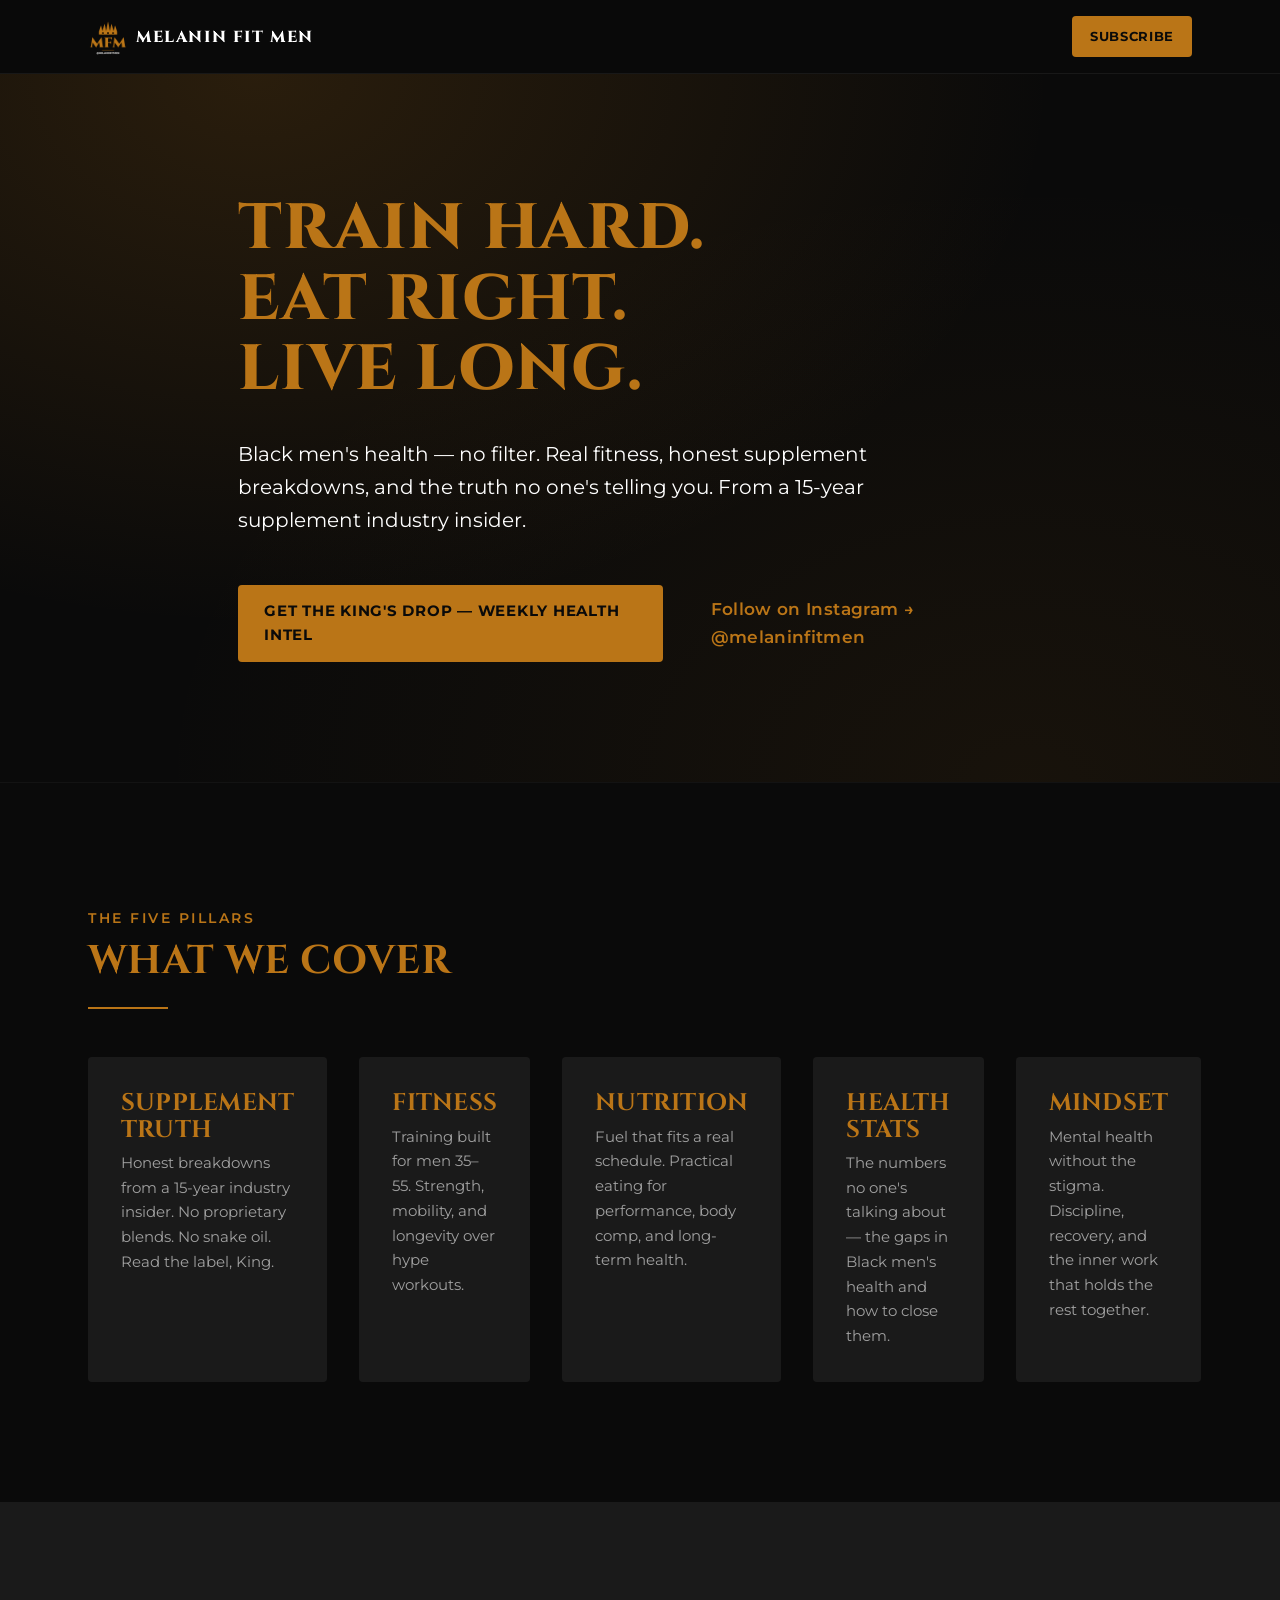
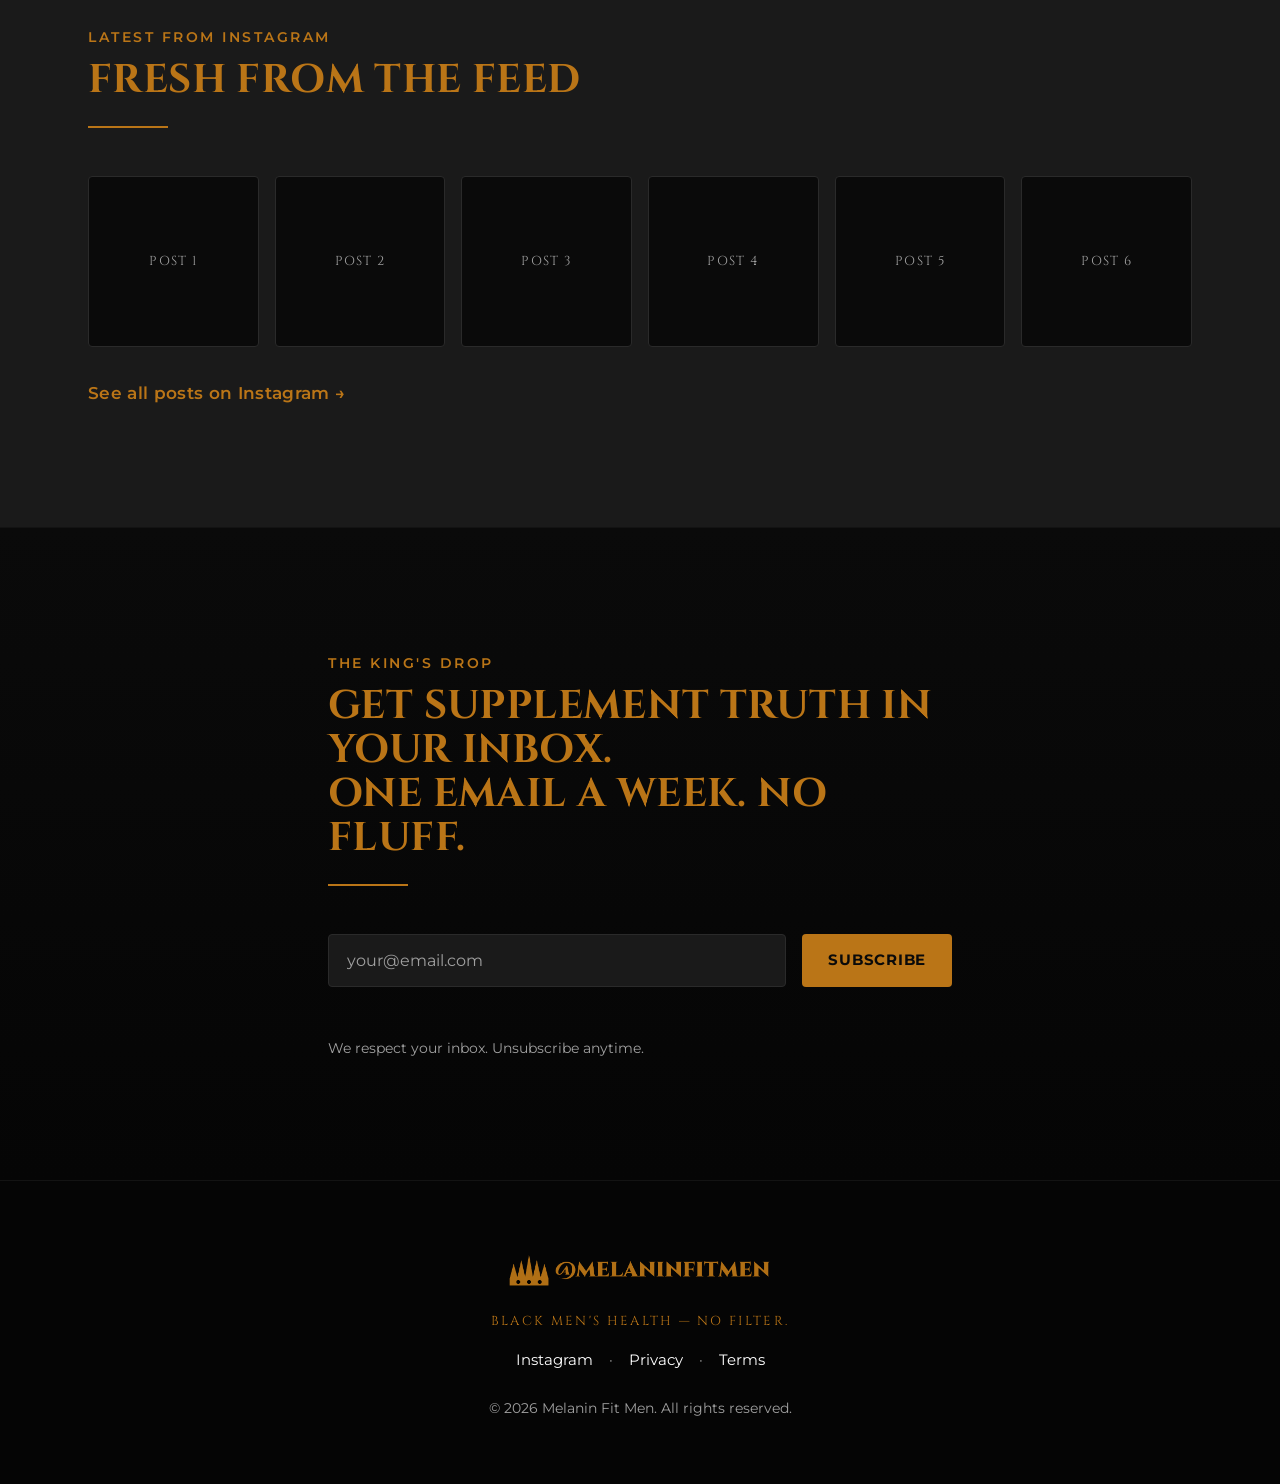
==== public/index.html @ c2fb4fa9 "Restructure for Cloudflare Workers + Static Assets" ====
<!doctype html>
<html lang="en">
<head>
  <meta charset="utf-8" />
  <meta name="viewport" content="width=device-width, initial-scale=1" />
  <title>Melanin Fit Men | Black Men's Health, Fitness & Supplements</title>
  <meta name="description" content="Black men's health — no filter. Real fitness, honest supplement breakdowns, and the truth no one's telling you. From a 15-year supplement industry insider." />
  <meta name="theme-color" content="#0A0A0A" />
  <link rel="canonical" href="https://melaninfitmen.com/" />

  <link rel="icon" type="image/png" sizes="32x32" href="/assets/img/favicon-32.png" />
  <link rel="apple-touch-icon" sizes="180x180" href="/assets/img/favicon-180.png" />

  <meta property="og:type" content="website" />
  <meta property="og:url" content="https://melaninfitmen.com/" />
  <meta property="og:title" content="Melanin Fit Men | Black Men's Health, Fitness & Supplements" />
  <meta property="og:description" content="Black men's health — no filter. Real fitness, honest supplement breakdowns, and the truth no one's telling you." />
  <meta property="og:image" content="https://melaninfitmen.com/assets/img/og-image.png" />
  <meta name="twitter:card" content="summary_large_image" />

  <link rel="preconnect" href="https://fonts.googleapis.com" />
  <link rel="preconnect" href="https://fonts.gstatic.com" crossorigin />
  <link rel="stylesheet" href="https://fonts.googleapis.com/css2?family=Cinzel:wght@700;800;900&family=Montserrat:wght@400;500;600;700&display=swap" />

  <link rel="stylesheet" href="/assets/css/styles.css" />

  <script type="application/ld+json">
  {
    "@context": "https://schema.org",
    "@type": "Organization",
    "name": "Melanin Fit Men",
    "alternateName": "@melaninfitmen",
    "url": "https://melaninfitmen.com",
    "logo": "https://melaninfitmen.com/assets/img/watermarks/04_mfm-monogram.png",
    "sameAs": ["https://instagram.com/melaninfitmen"]
  }
  </script>

  <!--
    Cloudflare Web Analytics — paste your token after the property is created
    in the Cloudflare dashboard. Until then, leave this commented.
  -->
  <!-- <script defer src="https://static.cloudflareinsights.com/beacon.min.js" data-cf-beacon='{"token": "YOUR_TOKEN_HERE"}'></script> -->
</head>
<body>
  <a class="skip-link" href="#main">Skip to content</a>

  <header class="site-header">
    <div class="container header-inner">
      <a class="brand" href="/" aria-label="Melanin Fit Men home">
        <img src="/assets/img/watermarks/04_mfm-monogram.png" alt="" width="40" height="40" />
        <span class="brand-word">Melanin Fit Men</span>
      </a>
      <a class="btn btn-gold btn-sm header-cta" href="#subscribe">Subscribe</a>
    </div>
  </header>

  <main id="main">

    <section class="hero">
      <div class="container hero-inner">
        <h1 class="hero-title">Train Hard.<br />Eat Right.<br />Live Long.</h1>
        <p class="hero-sub">
          Black men's health &mdash; no filter. Real fitness, honest supplement
          breakdowns, and the truth no one's telling you. From a 15-year
          supplement industry insider.
        </p>
        <div class="hero-cta-row">
          <a class="btn btn-gold" href="#subscribe">Get the King's Drop &mdash; weekly health intel</a>
          <a class="link-gold" href="https://instagram.com/melaninfitmen" target="_blank" rel="noopener">
            Follow on Instagram &rarr; @melaninfitmen
          </a>
        </div>
      </div>
    </section>

    <section class="section section-pillars" aria-labelledby="pillars-heading">
      <div class="container">
        <span class="eyebrow">The Five Pillars</span>
        <h2 id="pillars-heading" class="section-title">What we cover</h2>
        <div class="divider"></div>
        <ul class="pillar-grid">
          <li class="pillar-card">
            <h3>Supplement Truth</h3>
            <p>Honest breakdowns from a 15-year industry insider. No proprietary blends. No snake oil. Read the label, King.</p>
          </li>
          <li class="pillar-card">
            <h3>Fitness</h3>
            <p>Training built for men 35&ndash;55. Strength, mobility, and longevity over hype workouts.</p>
          </li>
          <li class="pillar-card">
            <h3>Nutrition</h3>
            <p>Fuel that fits a real schedule. Practical eating for performance, body comp, and long-term health.</p>
          </li>
          <li class="pillar-card">
            <h3>Health Stats</h3>
            <p>The numbers no one's talking about &mdash; the gaps in Black men's health and how to close them.</p>
          </li>
          <li class="pillar-card">
            <h3>Mindset</h3>
            <p>Mental health without the stigma. Discipline, recovery, and the inner work that holds the rest together.</p>
          </li>
        </ul>
      </div>
    </section>

    <section class="section section-ig" aria-labelledby="ig-heading">
      <div class="container">
        <span class="eyebrow">Latest from Instagram</span>
        <h2 id="ig-heading" class="section-title">Fresh from the feed</h2>
        <div class="divider"></div>
        <ul class="ig-grid">
          <li class="ig-card"><a href="https://instagram.com/melaninfitmen" target="_blank" rel="noopener" aria-label="View latest post 1 on Instagram"><span class="ig-placeholder">Post 1</span></a></li>
          <li class="ig-card"><a href="https://instagram.com/melaninfitmen" target="_blank" rel="noopener" aria-label="View latest post 2 on Instagram"><span class="ig-placeholder">Post 2</span></a></li>
          <li class="ig-card"><a href="https://instagram.com/melaninfitmen" target="_blank" rel="noopener" aria-label="View latest post 3 on Instagram"><span class="ig-placeholder">Post 3</span></a></li>
          <li class="ig-card"><a href="https://instagram.com/melaninfitmen" target="_blank" rel="noopener" aria-label="View latest post 4 on Instagram"><span class="ig-placeholder">Post 4</span></a></li>
          <li class="ig-card"><a href="https://instagram.com/melaninfitmen" target="_blank" rel="noopener" aria-label="View latest post 5 on Instagram"><span class="ig-placeholder">Post 5</span></a></li>
          <li class="ig-card"><a href="https://instagram.com/melaninfitmen" target="_blank" rel="noopener" aria-label="View latest post 6 on Instagram"><span class="ig-placeholder">Post 6</span></a></li>
        </ul>
        <p class="ig-cta">
          <a class="link-gold" href="https://instagram.com/melaninfitmen" target="_blank" rel="noopener">See all posts on Instagram &rarr;</a>
        </p>
      </div>
    </section>

    <section id="subscribe" class="section section-subscribe" aria-labelledby="subscribe-heading">
      <div class="container subscribe-inner">
        <span class="eyebrow">The King's Drop</span>
        <h2 id="subscribe-heading" class="section-title">
          Get supplement truth in your inbox.<br />One email a week. No fluff.
        </h2>
        <div class="divider"></div>
        <form id="subscribe-form" class="subscribe-form" action="/api/subscribe" method="post" novalidate>
          <label class="visually-hidden" for="email">Email address</label>
          <input
            id="email"
            name="email"
            type="email"
            required
            autocomplete="email"
            placeholder="your@email.com"
            inputmode="email"
          />
          <button class="btn btn-gold" type="submit">Subscribe</button>
          <p class="form-status" role="status" aria-live="polite"></p>
        </form>
        <p class="form-fineprint">We respect your inbox. Unsubscribe anytime.</p>
      </div>
    </section>

  </main>

  <footer class="site-footer">
    <div class="container footer-inner">
      <img
        class="footer-mark"
        src="/assets/img/watermarks/03_crown-wordmark-horizontal.png"
        alt="Melanin Fit Men"
        loading="lazy"
        width="280"
        height="80"
      />
      <p class="footer-tag">Black men's health &mdash; no filter.</p>
      <p class="footer-links">
        <a href="https://instagram.com/melaninfitmen" target="_blank" rel="noopener">Instagram</a>
        <span aria-hidden="true">&middot;</span>
        <a href="/legal/privacy">Privacy</a>
        <span aria-hidden="true">&middot;</span>
        <a href="/legal/terms">Terms</a>
      </p>
      <p class="footer-copy">&copy; <span id="year">2026</span> Melanin Fit Men. All rights reserved.</p>
    </div>
  </footer>

  <script src="/assets/js/main.js" defer></script>
</body>
</html>
---- assets/css/styles.css ----
/* =========================================================
   Melanin Fit Men — Phase 1 Landing
   Design tokens from Brand Handoff Brief, section 3.
   ========================================================= */

:root {
  /* Colors */
  --brand-black: #0A0A0A;
  --brand-gold: #BA7517;
  --brand-gold-soft: #D6913A;
  --brand-white: #FFFFFF;
  --brand-cream: #F4F2EE;
  --brand-charcoal: #1A1A1A;
  --brand-mute: #A0A0A0;

  /* Spacing scale */
  --space-1: 4px;
  --space-2: 8px;
  --space-3: 16px;
  --space-4: 24px;
  --space-5: 32px;
  --space-6: 48px;
  --space-7: 64px;
  --space-8: 96px;
  --space-9: 128px;

  /* Type */
  --font-display: "Cinzel", Georgia, serif;
  --font-body: "Montserrat", -apple-system, BlinkMacSystemFont, "Segoe UI", sans-serif;

  --fs-h1: 2.5rem;
  --fs-h2: 1.75rem;
  --fs-h3: 1.25rem;
  --fs-body: 1rem;
  --fs-small: 0.875rem;

  /* Layout */
  --container: 1200px;
  --container-pad: 24px;
  --section-y: 80px;
  --radius: 4px;
}

@media (min-width: 768px) {
  :root {
    --fs-h1: 4rem;
    --fs-h2: 2.5rem;
    --fs-h3: 1.5rem;
    --fs-body: 1.0625rem;
    --container-pad: 48px;
    --section-y: 120px;
  }
}

/* Reset */
*, *::before, *::after { box-sizing: border-box; }
html { -webkit-text-size-adjust: 100%; scroll-behavior: smooth; }
body, h1, h2, h3, p, ul, figure { margin: 0; }
ul { padding: 0; list-style: none; }
img { max-width: 100%; height: auto; display: block; }
a { color: inherit; text-decoration: none; }
button { font: inherit; cursor: pointer; border: 0; background: none; color: inherit; }

@media (prefers-reduced-motion: reduce) {
  html { scroll-behavior: auto; }
  *, *::before, *::after {
    animation-duration: 0.01ms !important;
    transition-duration: 0.01ms !important;
  }
}

/* Base */
body {
  background: var(--brand-black);
  color: var(--brand-white);
  font-family: var(--font-body);
  font-size: var(--fs-body);
  line-height: 1.65;
  -webkit-font-smoothing: antialiased;
  text-rendering: optimizeLegibility;
}

h1, h2, h3 {
  font-family: var(--font-display);
  font-weight: 800;
  line-height: 1.1;
  letter-spacing: 0.01em;
  text-transform: uppercase;
  color: var(--brand-gold);
}

h2 { font-weight: 700; }
h3 { font-weight: 700; }

p { color: var(--brand-white); }

::selection { background: var(--brand-gold); color: var(--brand-black); }

:focus-visible {
  outline: 2px solid var(--brand-gold);
  outline-offset: 2px;
}

/* Skip link */
.skip-link {
  position: absolute;
  left: -9999px;
  top: 0;
  background: var(--brand-gold);
  color: var(--brand-black);
  padding: var(--space-2) var(--space-3);
  font-weight: 700;
  z-index: 100;
}
.skip-link:focus { left: var(--space-3); top: var(--space-3); }

.visually-hidden {
  position: absolute !important;
  width: 1px; height: 1px;
  padding: 0; margin: -1px; overflow: hidden;
  clip: rect(0 0 0 0); white-space: nowrap; border: 0;
}

/* Layout */
.container {
  width: 100%;
  max-width: var(--container);
  margin: 0 auto;
  padding-inline: var(--container-pad);
}

.section { padding-block: var(--section-y); }

.section-title {
  font-size: var(--fs-h2);
  margin-top: var(--space-2);
}

.eyebrow {
  display: inline-block;
  font-family: var(--font-body);
  font-weight: 600;
  font-size: var(--fs-small);
  letter-spacing: 0.18em;
  text-transform: uppercase;
  color: var(--brand-gold);
}

.divider {
  width: 80px;
  height: 2px;
  background: var(--brand-gold);
  margin: var(--space-4) 0 var(--space-6);
}

/* Buttons & links */
.btn {
  display: inline-block;
  padding: 14px 26px;
  font-family: var(--font-body);
  font-weight: 700;
  font-size: 0.9375rem;
  letter-spacing: 0.05em;
  text-transform: uppercase;
  border-radius: var(--radius);
  transition: background-color 0.15s ease, color 0.15s ease, transform 0.15s ease;
}
.btn-gold {
  background: var(--brand-gold);
  color: var(--brand-black);
}
.btn-gold:hover { background: var(--brand-gold-soft); }
.btn-gold:active { transform: translateY(1px); }
.btn-sm { padding: 10px 18px; font-size: 0.8125rem; }

.link-gold {
  color: var(--brand-gold);
  font-weight: 600;
  letter-spacing: 0.02em;
  border-bottom: 1px solid transparent;
  transition: border-color 0.15s ease, color 0.15s ease;
}
.link-gold:hover {
  color: var(--brand-gold-soft);
  border-bottom-color: var(--brand-gold-soft);
}

/* Header */
.site-header {
  position: sticky;
  top: 0;
  z-index: 50;
  background: rgba(10, 10, 10, 0.85);
  backdrop-filter: saturate(140%) blur(8px);
  border-bottom: 1px solid #181818;
}
.header-inner {
  display: flex;
  align-items: center;
  justify-content: space-between;
  padding-block: var(--space-3);
}
.brand {
  display: flex;
  align-items: center;
  gap: var(--space-2);
}
.brand img { width: 36px; height: 36px; }
.brand-word {
  font-family: var(--font-display);
  font-weight: 800;
  text-transform: uppercase;
  letter-spacing: 0.08em;
  color: var(--brand-white);
  font-size: 0.875rem;
}
@media (min-width: 768px) {
  .brand-word { font-size: 1rem; letter-spacing: 0.1em; }
  .brand img { width: 40px; height: 40px; }
}

/* Hero */
.hero {
  padding-block: var(--section-y);
  background:
    radial-gradient(ellipse at 20% 0%, rgba(186, 117, 23, 0.18) 0%, transparent 55%),
    radial-gradient(ellipse at 80% 100%, rgba(186, 117, 23, 0.08) 0%, transparent 60%),
    var(--brand-black);
  border-bottom: 1px solid #131313;
}
.hero-inner { max-width: 900px; }
.hero-title {
  font-size: var(--fs-h1);
  letter-spacing: 0.02em;
}
.hero-sub {
  margin-top: var(--space-5);
  font-size: 1.125rem;
  max-width: 56ch;
  color: var(--brand-white);
}
@media (min-width: 768px) {
  .hero-sub { font-size: 1.25rem; }
}
.hero-cta-row {
  margin-top: var(--space-6);
  display: flex;
  flex-direction: column;
  align-items: flex-start;
  gap: var(--space-4);
}
@media (min-width: 768px) {
  .hero-cta-row { flex-direction: row; align-items: center; gap: var(--space-6); }
}

/* Pillars */
.section-pillars { background: var(--brand-black); }
.pillar-grid {
  display: grid;
  grid-template-columns: 1fr;
  gap: var(--space-4);
}
@media (min-width: 768px) {
  .pillar-grid { grid-template-columns: repeat(2, 1fr); gap: var(--space-5); }
}
@media (min-width: 1024px) {
  .pillar-grid { grid-template-columns: repeat(5, 1fr); }
}
.pillar-card {
  background: var(--brand-charcoal);
  padding: var(--space-5);
  border: 1px solid transparent;
  border-radius: var(--radius);
  transition: border-color 0.15s ease, transform 0.15s ease;
}
.pillar-card:hover {
  border-color: var(--brand-gold);
  transform: translateY(-2px);
}
.pillar-card h3 {
  font-size: var(--fs-h3);
  margin-bottom: var(--space-2);
}
.pillar-card p {
  color: var(--brand-mute);
  font-size: 0.9375rem;
}

/* Instagram block */
.section-ig { background: var(--brand-charcoal); }
.ig-grid {
  display: grid;
  grid-template-columns: repeat(2, 1fr);
  gap: var(--space-2);
}
@media (min-width: 768px) {
  .ig-grid { grid-template-columns: repeat(3, 1fr); gap: var(--space-3); }
}
@media (min-width: 1024px) {
  .ig-grid { grid-template-columns: repeat(6, 1fr); }
}
.ig-card {
  position: relative;
  aspect-ratio: 1 / 1;
}
.ig-card a {
  display: flex;
  align-items: center;
  justify-content: center;
  width: 100%;
  height: 100%;
  background: var(--brand-black);
  border: 1px solid #2a2a2a;
  border-radius: var(--radius);
  transition: border-color 0.15s ease;
}
.ig-card a:hover { border-color: var(--brand-gold); }
.ig-placeholder {
  font-family: var(--font-display);
  text-transform: uppercase;
  letter-spacing: 0.1em;
  color: var(--brand-mute);
  font-size: 0.8125rem;
}
.ig-cta { margin-top: var(--space-5); }

/* Subscribe */
.section-subscribe {
  background:
    linear-gradient(180deg, var(--brand-black) 0%, #050505 100%);
  border-top: 1px solid #131313;
}
.subscribe-inner { max-width: 720px; }
.section-subscribe .section-title { font-size: var(--fs-h2); }
.subscribe-form {
  display: flex;
  flex-direction: column;
  gap: var(--space-3);
  margin-top: var(--space-5);
}
@media (min-width: 640px) {
  .subscribe-form {
    flex-direction: row;
    flex-wrap: wrap;
    align-items: stretch;
  }
}
.subscribe-form input[type="email"] {
  flex: 1 1 280px;
  min-width: 0;
  padding: 14px 18px;
  background: var(--brand-charcoal);
  border: 1px solid #2a2a2a;
  border-radius: var(--radius);
  color: var(--brand-white);
  font-family: var(--font-body);
  font-size: 1rem;
  transition: border-color 0.15s ease;
}
.subscribe-form input[type="email"]::placeholder { color: var(--brand-mute); }
.subscribe-form input[type="email"]:focus {
  outline: none;
  border-color: var(--brand-gold);
}
.form-status {
  flex: 1 0 100%;
  font-size: 0.9375rem;
  color: var(--brand-mute);
  margin: 0;
  min-height: 1.25em;
}
.form-status.is-error { color: #ff7c7c; }
.form-status.is-success { color: var(--brand-gold-soft); }
.form-fineprint {
  margin-top: var(--space-3);
  font-size: var(--fs-small);
  color: var(--brand-mute);
}

/* Footer */
.site-footer {
  background: #050505;
  padding-block: var(--space-7);
  border-top: 1px solid #131313;
}
.footer-inner {
  display: flex;
  flex-direction: column;
  align-items: center;
  text-align: center;
  gap: var(--space-3);
}
.footer-mark {
  width: auto;
  max-width: 280px;
  height: auto;
  opacity: 0.95;
}
.footer-tag {
  font-family: var(--font-display);
  text-transform: uppercase;
  letter-spacing: 0.18em;
  font-size: 0.8125rem;
  color: var(--brand-gold);
}
.footer-links {
  display: flex;
  flex-wrap: wrap;
  justify-content: center;
  gap: var(--space-3);
  font-size: 0.9375rem;
  color: var(--brand-mute);
}
.footer-links a { color: var(--brand-white); }
.footer-links a:hover { color: var(--brand-gold); }
.footer-copy {
  margin-top: var(--space-2);
  font-size: var(--fs-small);
  color: var(--brand-mute);
}
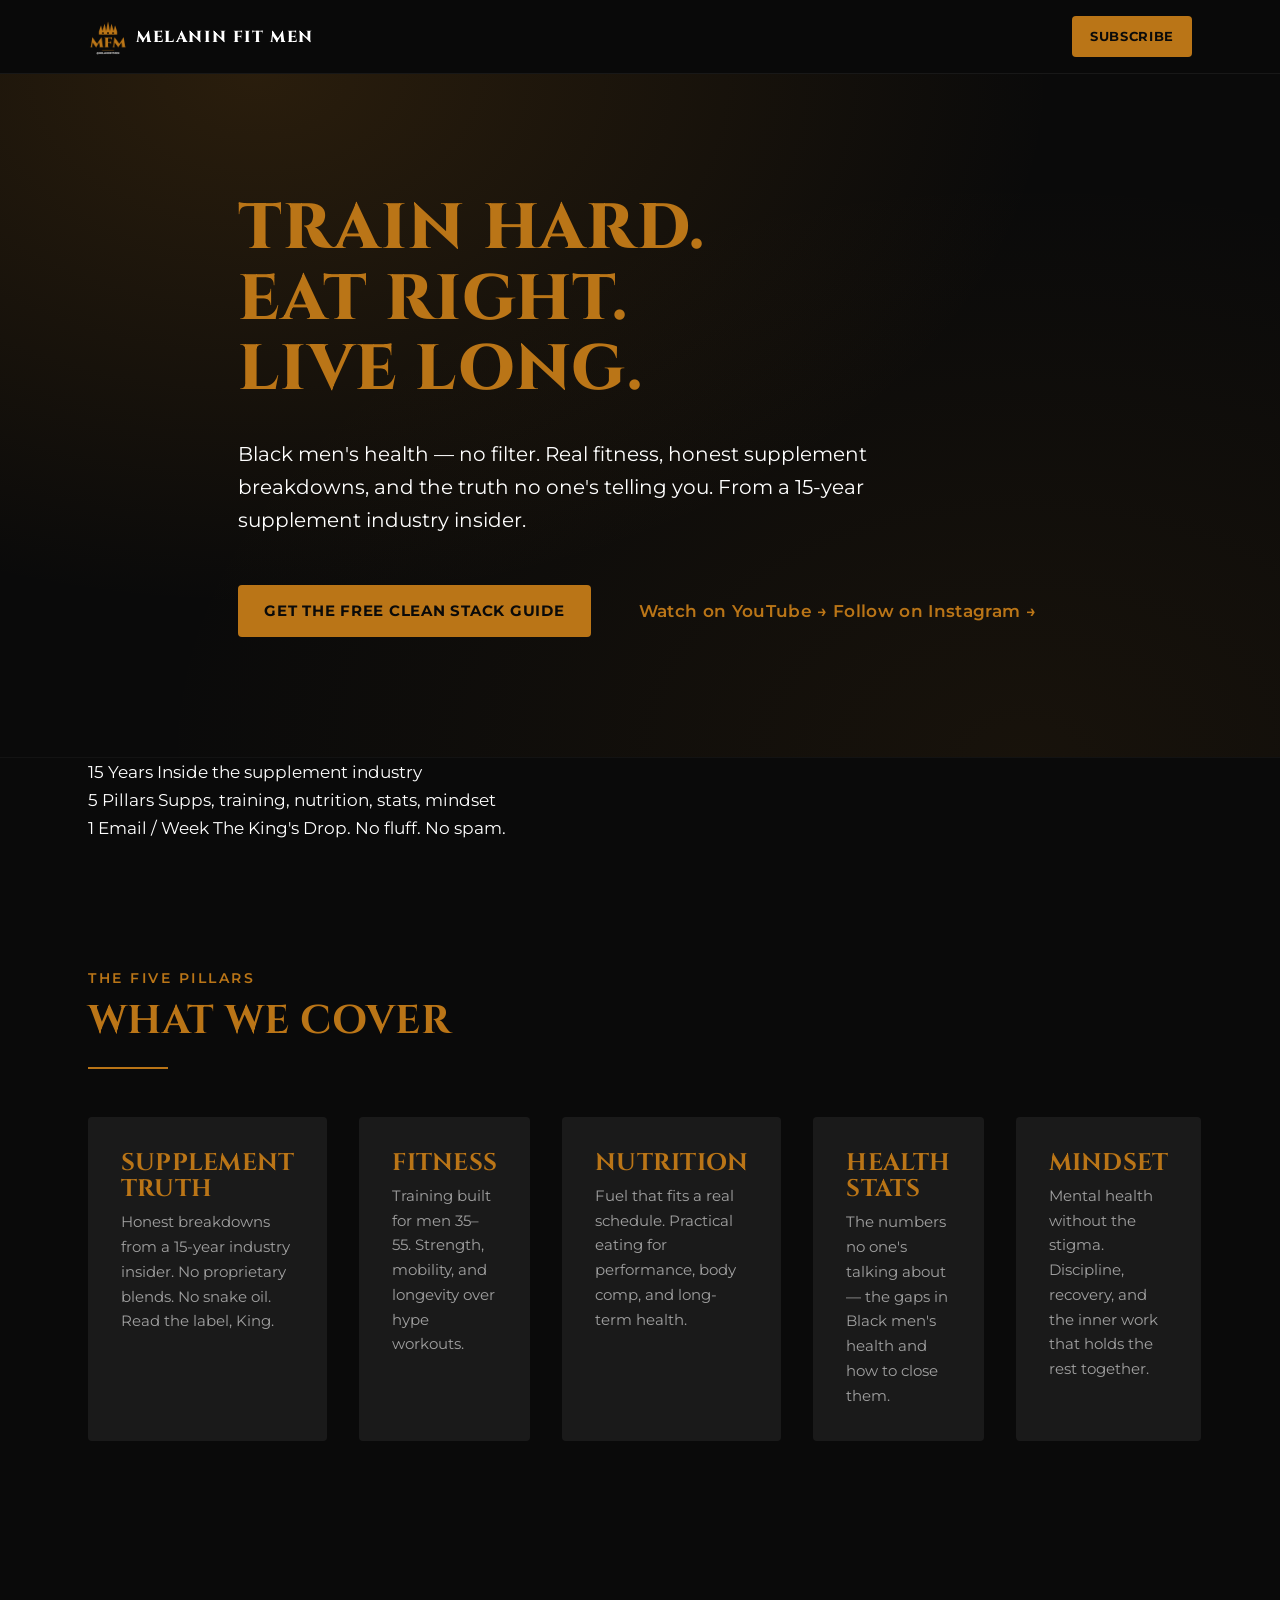
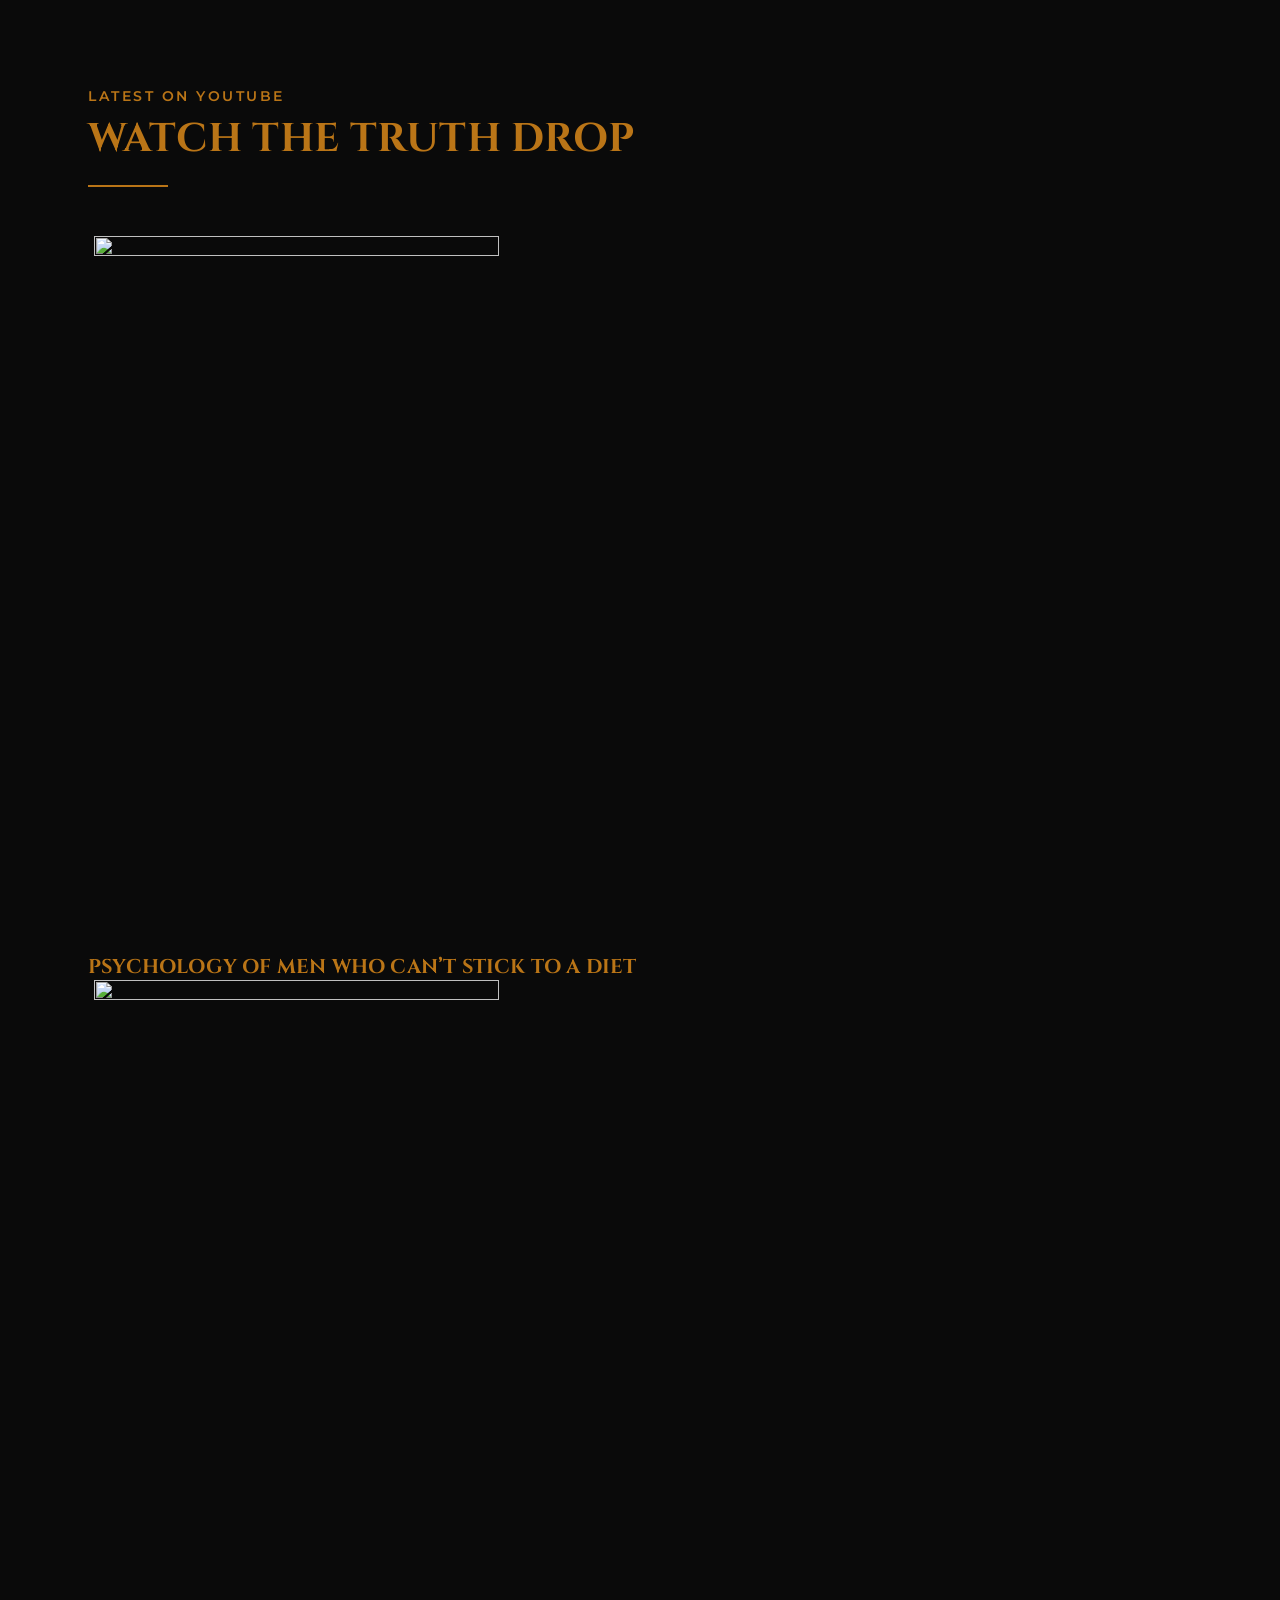
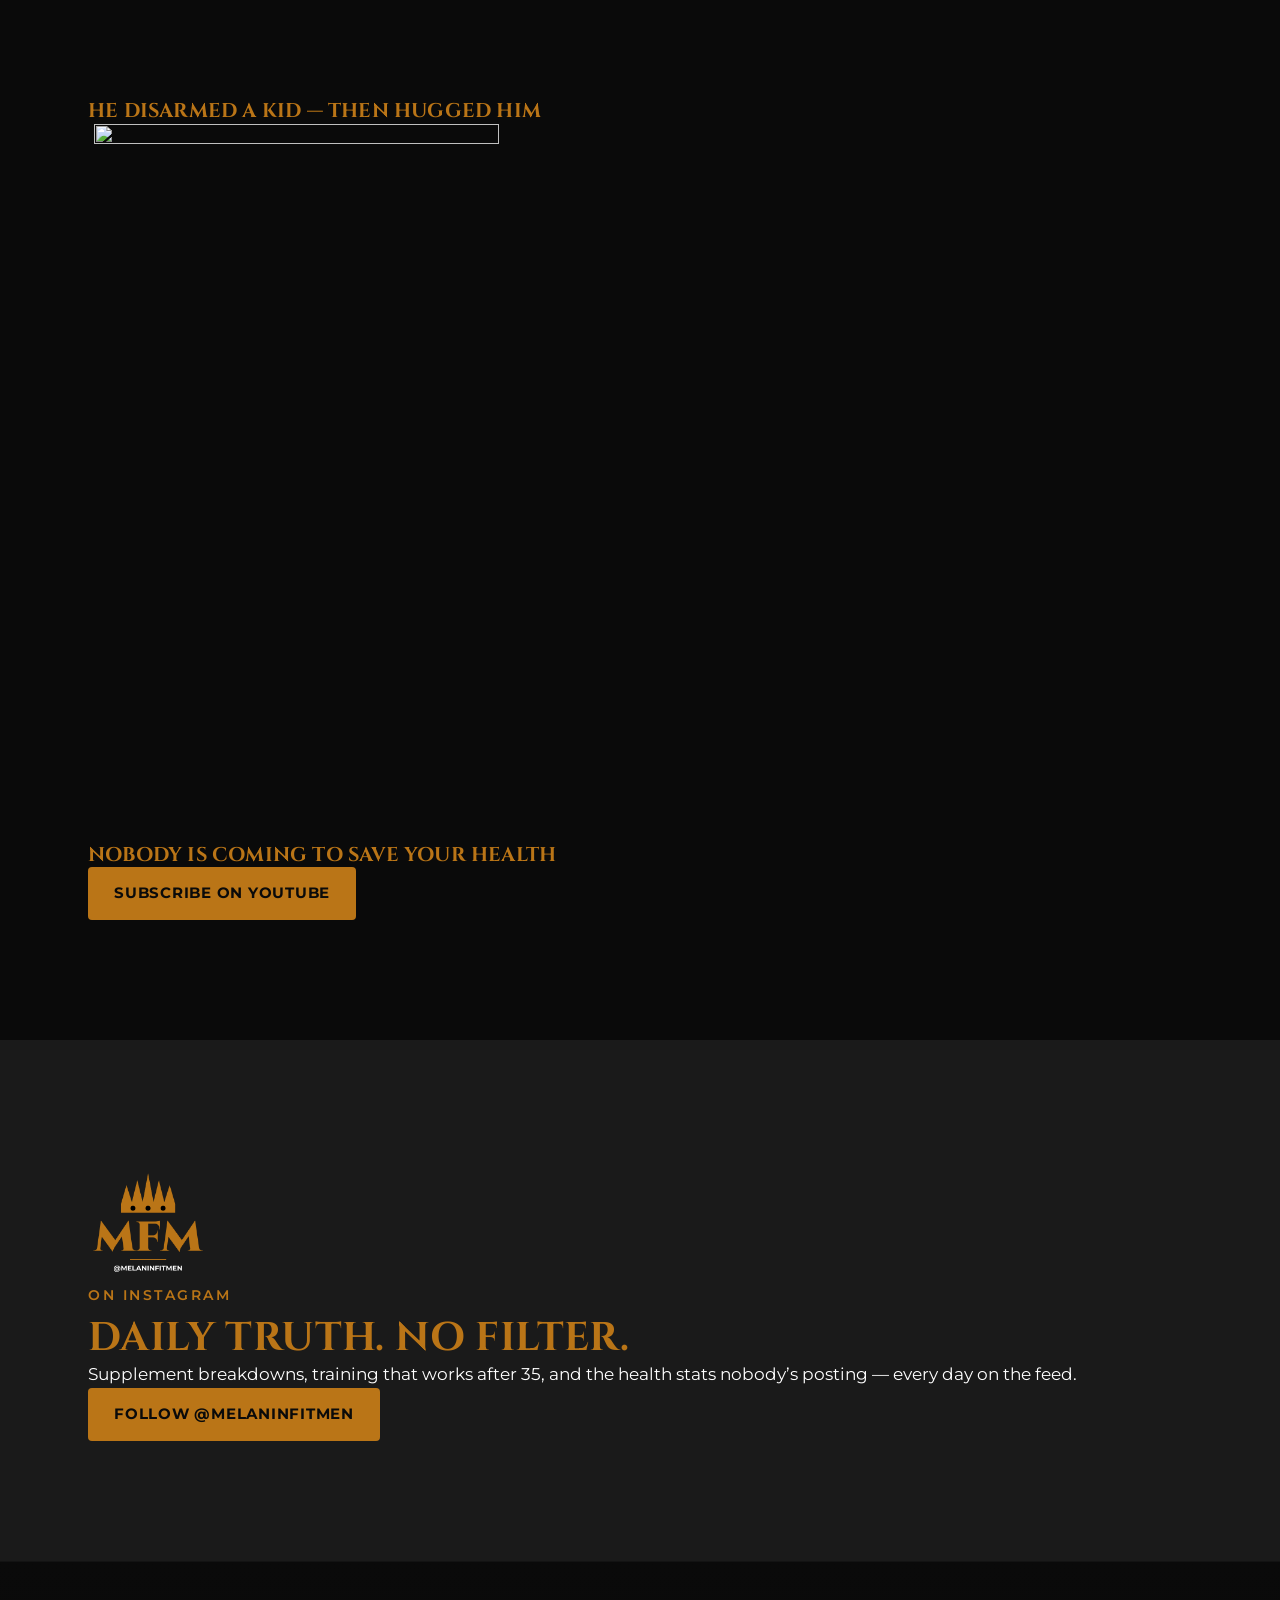
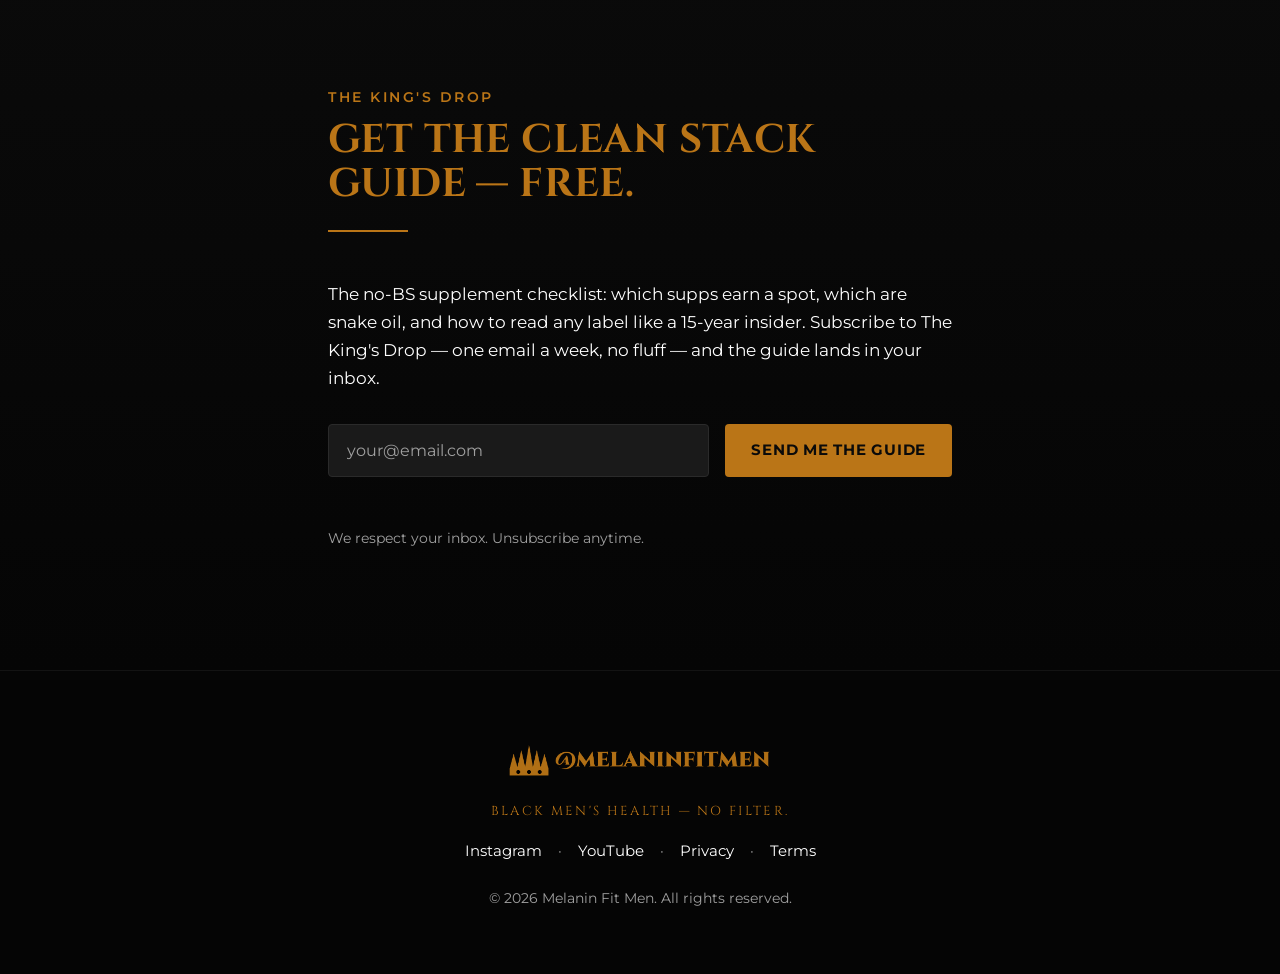
==== commit 9574caf9: "Phase 1 landing page: YouTube everywhere, proof strip, lead magnet, IG panel - Add YouTube channel t" ====
--- a/public/index.html
+++ b/public/index.html
@@ -32,15 +32,16 @@
     "alternateName": "@melaninfitmen",
     "url": "https://melaninfitmen.com",
     "logo": "https://melaninfitmen.com/assets/img/watermarks/04_mfm-monogram.png",
-    "sameAs": ["https://instagram.com/melaninfitmen"]
+    "sameAs": [
+      "https://instagram.com/melaninfitmen",
+      "https://www.youtube.com/@MelaninFitMen"
+    ]
   }
   </script>
 
-  <!--
-    Cloudflare Web Analytics — paste your token after the property is created
-    in the Cloudflare dashboard. Until then, leave this commented.
-  -->
-  <!-- <script defer src="https://static.cloudflareinsights.com/beacon.min.js" data-cf-beacon='{"token": "YOUR_TOKEN_HERE"}'></script> -->
+  <!-- Cloudflare Web Analytics -->
+  <script defer src="https://static.cloudflareinsights.com/beacon.min.js" data-cf-beacon='{"token": "29d4b56a0ff743db8b26ed519d7e957d"}'></script>
+  <!-- End Cloudflare Web Analytics -->
 </head>
 <body>
   <a class="skip-link" href="#main">Skip to content</a>
@@ -66,11 +67,35 @@
           supplement industry insider.
         </p>
         <div class="hero-cta-row">
-          <a class="btn btn-gold" href="#subscribe">Get the King's Drop &mdash; weekly health intel</a>
-          <a class="link-gold" href="https://instagram.com/melaninfitmen" target="_blank" rel="noopener">
-            Follow on Instagram &rarr; @melaninfitmen
-          </a>
-        </div>
+          <a class="btn btn-gold" href="#subscribe">Get the Free Clean Stack Guide</a>
+          <div class="hero-social-links">
+            <a class="link-gold" href="https://www.youtube.com/@MelaninFitMen" target="_blank" rel="noopener">
+              Watch on YouTube &rarr;
+            </a>
+            <a class="link-gold" href="https://instagram.com/melaninfitmen" target="_blank" rel="noopener">
+              Follow on Instagram &rarr;
+            </a>
+          </div>
+        </div>
+      </div>
+    </section>
+
+    <section class="proof-strip" aria-label="Credentials">
+      <div class="container proof-inner">
+        <div class="proof-item">
+          <span class="proof-stat">15 Years</span>
+          <span class="proof-label">Inside the supplement industry</span>
+        </div>
+        <div class="proof-item">
+          <span class="proof-stat">5 Pillars</span>
+          <span class="proof-label">Supps, training, nutrition, stats, mindset</span>
+        </div>
+        <div class="proof-item">
+          <span class="proof-stat">1 Email / Week</span>
+          <span class="proof-label">The King's Drop. No fluff. No spam.</span>
+        </div>
+        <!-- When testimonials are cleared in proof/proof-log.yaml (strength >= 4),
+             swap one proof-item for a .proof-quote — see social-proof-collector skill. -->
       </div>
     </section>
 
@@ -104,22 +129,59 @@
       </div>
     </section>
 
+    <section class="section section-watch" aria-labelledby="watch-heading">
+      <div class="container">
+        <span class="eyebrow">Latest on YouTube</span>
+        <h2 id="watch-heading" class="section-title">Watch the truth drop</h2>
+        <div class="divider"></div>
+        <ul class="watch-grid">
+          <li class="watch-card">
+            <button class="yt-lite" type="button" data-video-id="strHJa-tfwE" aria-label="Play video: Psychology of Men Who Can't Stick to a Diet">
+              <img src="https://i.ytimg.com/vi/strHJa-tfwE/oar2.jpg" alt="" loading="lazy" width="405" height="720" />
+              <span class="yt-play" aria-hidden="true"></span>
+            </button>
+            <h3 class="watch-title">Psychology of Men Who Can&rsquo;t Stick to a Diet</h3>
+          </li>
+          <li class="watch-card">
+            <button class="yt-lite" type="button" data-video-id="NoD-hxCBn2E" aria-label="Play video: He Disarmed a Kid — Then Hugged Him">
+              <img src="https://i.ytimg.com/vi/NoD-hxCBn2E/oar2.jpg" alt="" loading="lazy" width="405" height="720" />
+              <span class="yt-play" aria-hidden="true"></span>
+            </button>
+            <h3 class="watch-title">He Disarmed a Kid &mdash; Then Hugged Him</h3>
+          </li>
+          <li class="watch-card">
+            <button class="yt-lite" type="button" data-video-id="4TJb8V4x8U4" aria-label="Play video: Nobody Is Coming to Save Your Health">
+              <img src="https://i.ytimg.com/vi/4TJb8V4x8U4/oar2.jpg" alt="" loading="lazy" width="405" height="720" />
+              <span class="yt-play" aria-hidden="true"></span>
+            </button>
+            <h3 class="watch-title">Nobody Is Coming to Save Your Health</h3>
+          </li>
+        </ul>
+        <p class="watch-cta">
+          <a class="btn btn-gold" href="https://www.youtube.com/@MelaninFitMen?sub_confirmation=1" target="_blank" rel="noopener">Subscribe on YouTube</a>
+        </p>
+      </div>
+    </section>
+
     <section class="section section-ig" aria-labelledby="ig-heading">
-      <div class="container">
-        <span class="eyebrow">Latest from Instagram</span>
-        <h2 id="ig-heading" class="section-title">Fresh from the feed</h2>
-        <div class="divider"></div>
-        <ul class="ig-grid">
-          <li class="ig-card"><a href="https://instagram.com/melaninfitmen" target="_blank" rel="noopener" aria-label="View latest post 1 on Instagram"><span class="ig-placeholder">Post 1</span></a></li>
-          <li class="ig-card"><a href="https://instagram.com/melaninfitmen" target="_blank" rel="noopener" aria-label="View latest post 2 on Instagram"><span class="ig-placeholder">Post 2</span></a></li>
-          <li class="ig-card"><a href="https://instagram.com/melaninfitmen" target="_blank" rel="noopener" aria-label="View latest post 3 on Instagram"><span class="ig-placeholder">Post 3</span></a></li>
-          <li class="ig-card"><a href="https://instagram.com/melaninfitmen" target="_blank" rel="noopener" aria-label="View latest post 4 on Instagram"><span class="ig-placeholder">Post 4</span></a></li>
-          <li class="ig-card"><a href="https://instagram.com/melaninfitmen" target="_blank" rel="noopener" aria-label="View latest post 5 on Instagram"><span class="ig-placeholder">Post 5</span></a></li>
-          <li class="ig-card"><a href="https://instagram.com/melaninfitmen" target="_blank" rel="noopener" aria-label="View latest post 6 on Instagram"><span class="ig-placeholder">Post 6</span></a></li>
-        </ul>
-        <p class="ig-cta">
-          <a class="link-gold" href="https://instagram.com/melaninfitmen" target="_blank" rel="noopener">See all posts on Instagram &rarr;</a>
-        </p>
+      <div class="container ig-panel">
+        <img
+          class="ig-mark"
+          src="/assets/img/watermarks/04_mfm-monogram.png"
+          alt=""
+          loading="lazy"
+          width="120"
+          height="120"
+        />
+        <div class="ig-panel-body">
+          <span class="eyebrow">On Instagram</span>
+          <h2 id="ig-heading" class="section-title">Daily truth. No filter.</h2>
+          <p class="ig-panel-text">
+            Supplement breakdowns, training that works after 35, and the health
+            stats nobody&rsquo;s posting &mdash; every day on the feed.
+          </p>
+          <a class="btn btn-gold" href="https://instagram.com/melaninfitmen" target="_blank" rel="noopener">Follow @melaninfitmen</a>
+        </div>
       </div>
     </section>
 
@@ -127,9 +189,15 @@
       <div class="container subscribe-inner">
         <span class="eyebrow">The King's Drop</span>
         <h2 id="subscribe-heading" class="section-title">
-          Get supplement truth in your inbox.<br />One email a week. No fluff.
+          Get The Clean Stack Guide &mdash; free.
         </h2>
         <div class="divider"></div>
+        <p class="subscribe-lead">
+          The no-BS supplement checklist: which supps earn a spot, which are
+          snake oil, and how to read any label like a 15-year insider. Subscribe
+          to The King's Drop &mdash; one email a week, no fluff &mdash; and the
+          guide lands in your inbox.
+        </p>
         <form id="subscribe-form" class="subscribe-form" action="/api/subscribe" method="post" novalidate>
           <label class="visually-hidden" for="email">Email address</label>
           <input
@@ -141,7 +209,7 @@
             placeholder="your@email.com"
             inputmode="email"
           />
-          <button class="btn btn-gold" type="submit">Subscribe</button>
+          <button class="btn btn-gold" type="submit">Send Me the Guide</button>
           <p class="form-status" role="status" aria-live="polite"></p>
         </form>
         <p class="form-fineprint">We respect your inbox. Unsubscribe anytime.</p>
@@ -164,6 +232,8 @@
       <p class="footer-links">
         <a href="https://instagram.com/melaninfitmen" target="_blank" rel="noopener">Instagram</a>
         <span aria-hidden="true">&middot;</span>
+        <a href="https://www.youtube.com/@MelaninFitMen" target="_blank" rel="noopener">YouTube</a>
+        <span aria-hidden="true">&middot;</span>
         <a href="/legal/privacy">Privacy</a>
         <span aria-hidden="true">&middot;</span>
         <a href="/legal/terms">Terms</a>
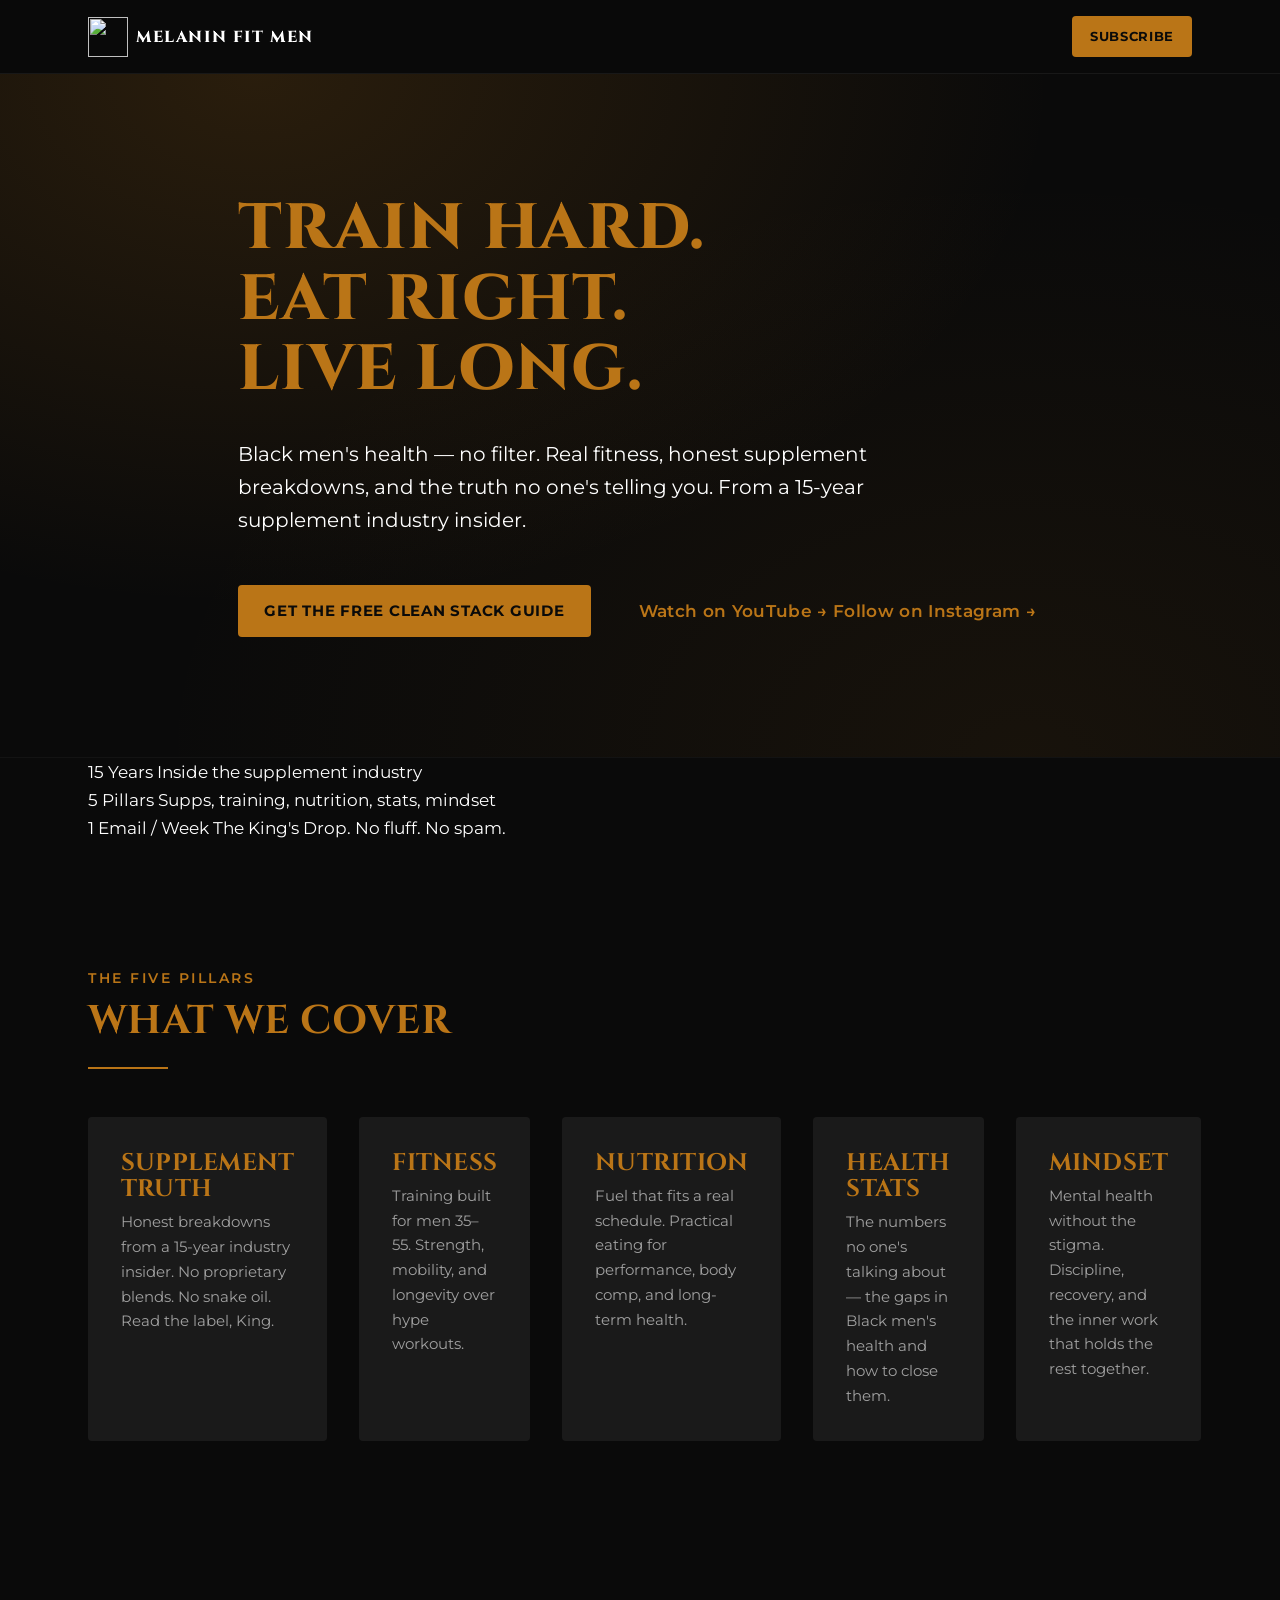
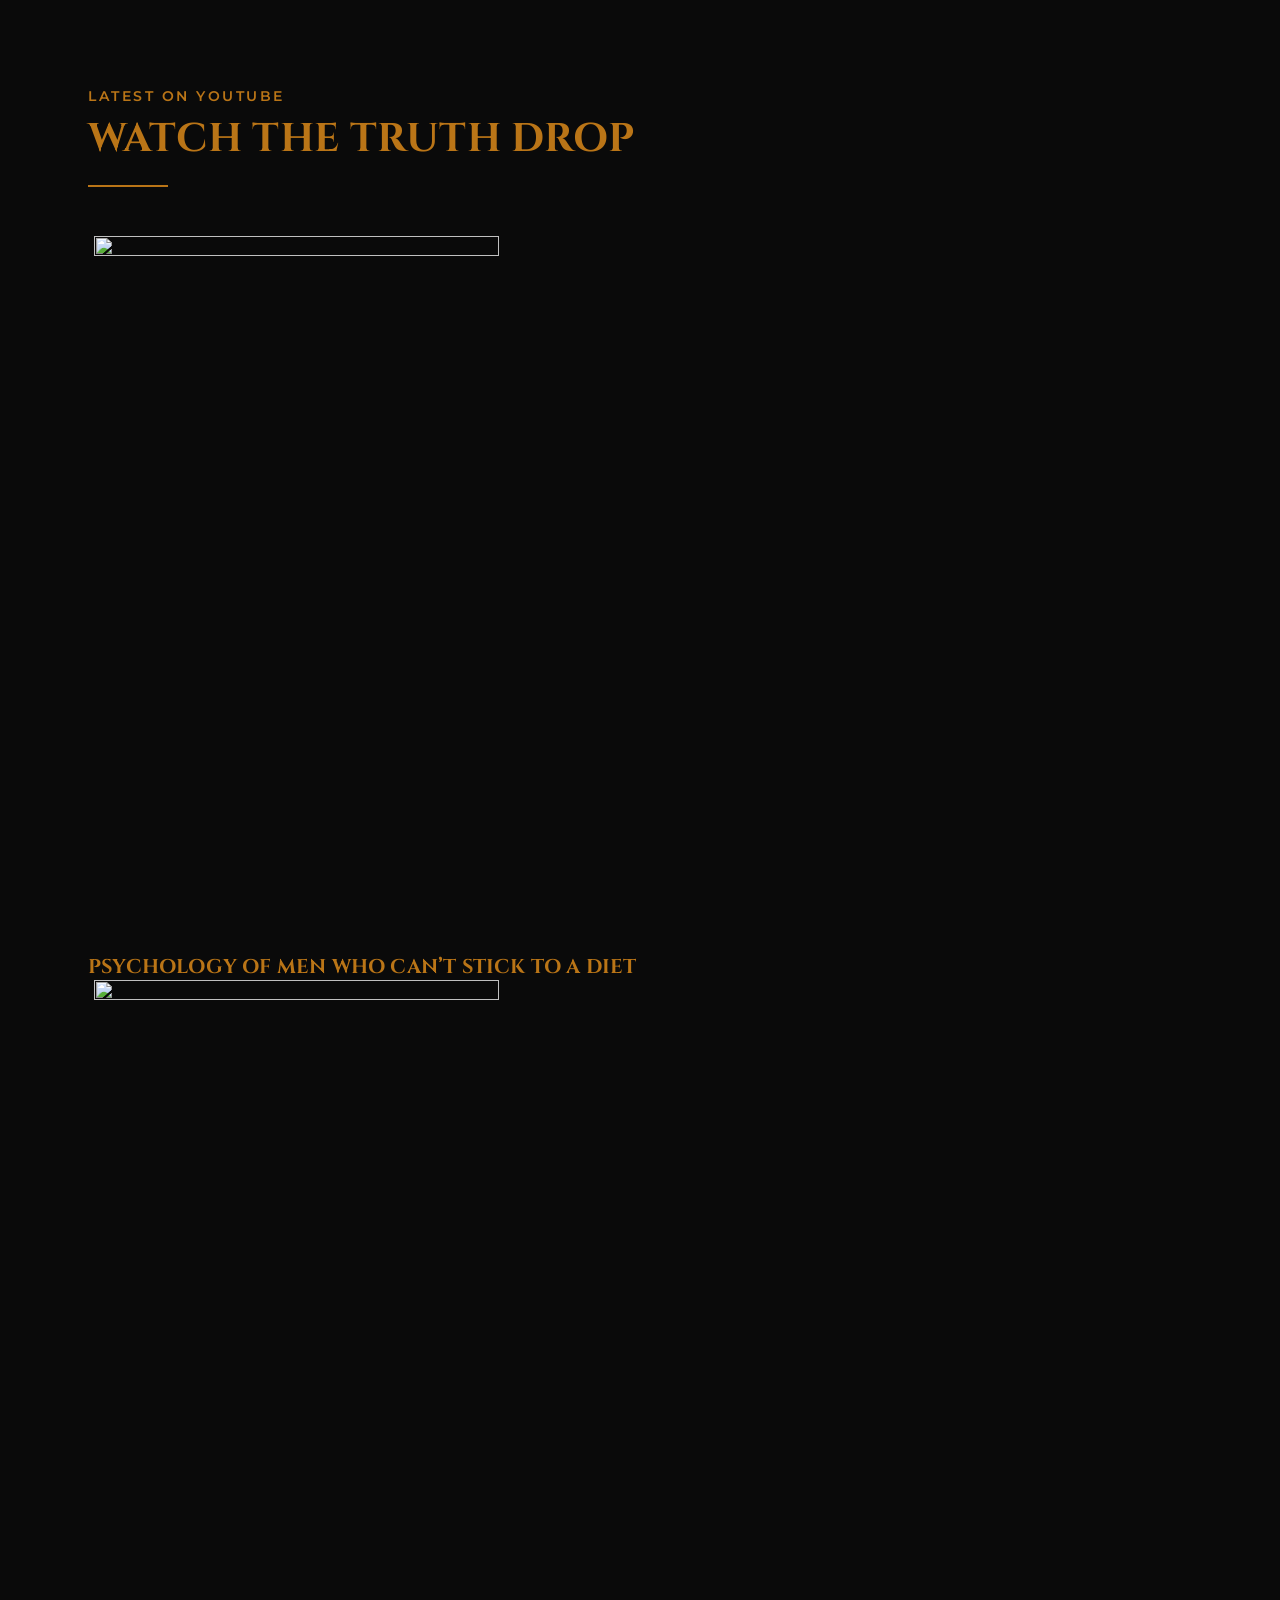
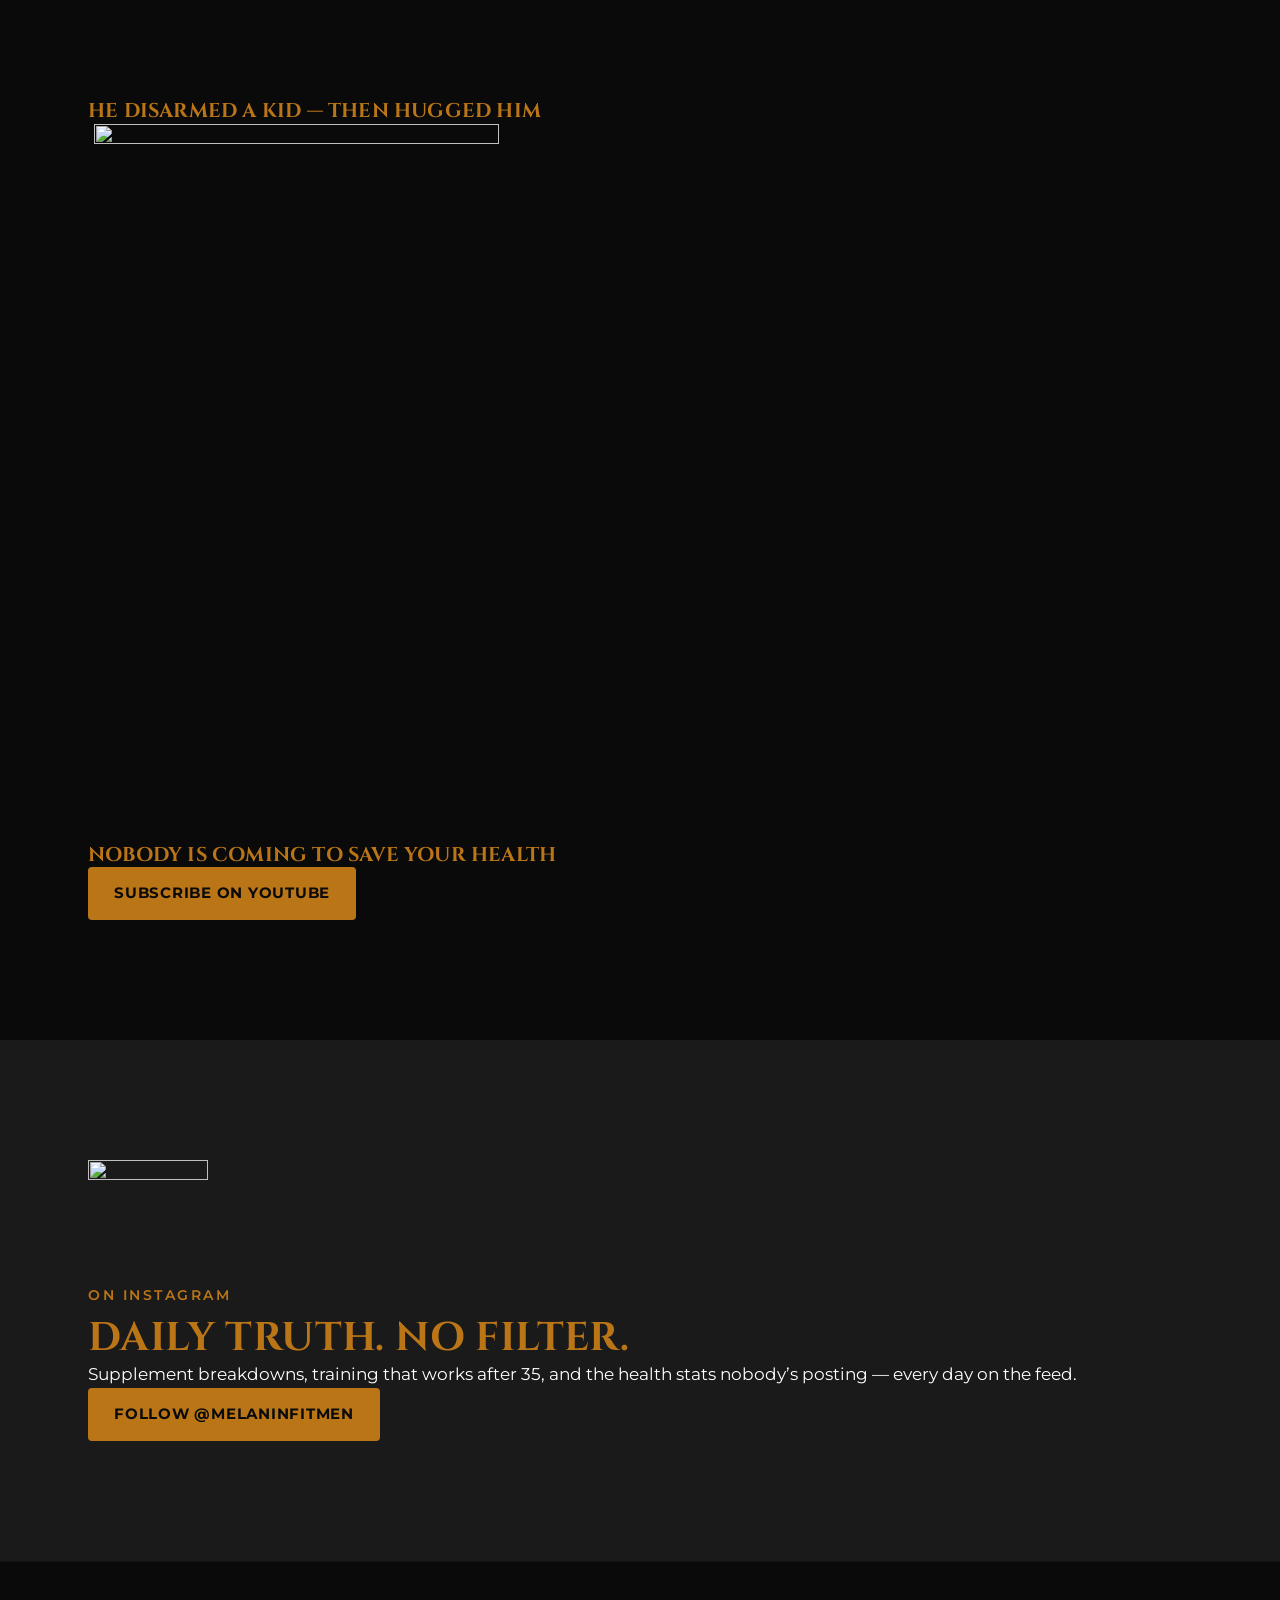
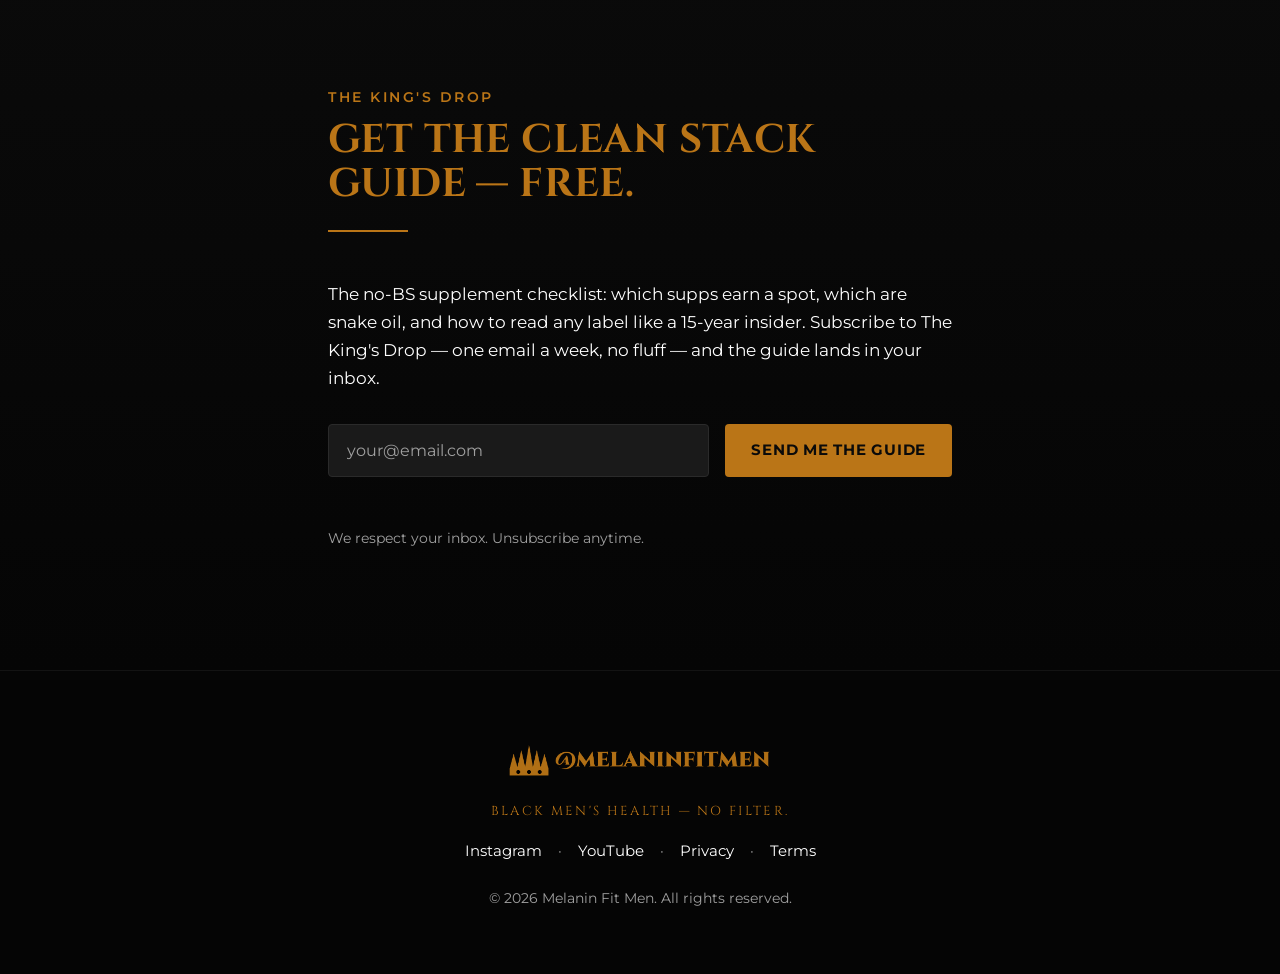
==== commit d471e045: "Adopt gold MF chevron monogram as primary brand mark - Header, Instagram panel, and schema.org logo " ====
--- a/public/index.html
+++ b/public/index.html
@@ -31,7 +31,7 @@
     "name": "Melanin Fit Men",
     "alternateName": "@melaninfitmen",
     "url": "https://melaninfitmen.com",
-    "logo": "https://melaninfitmen.com/assets/img/watermarks/04_mfm-monogram.png",
+    "logo": "https://melaninfitmen.com/assets/img/mfm-chevron-mark.png",
     "sameAs": [
       "https://instagram.com/melaninfitmen",
       "https://www.youtube.com/@MelaninFitMen"
@@ -49,7 +49,7 @@
   <header class="site-header">
     <div class="container header-inner">
       <a class="brand" href="/" aria-label="Melanin Fit Men home">
-        <img src="/assets/img/watermarks/04_mfm-monogram.png" alt="" width="40" height="40" />
+        <img src="/assets/img/mfm-chevron-mark.png" alt="" width="40" height="40" />
         <span class="brand-word">Melanin Fit Men</span>
       </a>
       <a class="btn btn-gold btn-sm header-cta" href="#subscribe">Subscribe</a>
@@ -167,7 +167,7 @@
       <div class="container ig-panel">
         <img
           class="ig-mark"
-          src="/assets/img/watermarks/04_mfm-monogram.png"
+          src="/assets/img/mfm-chevron-mark.png"
           alt=""
           loading="lazy"
           width="120"
